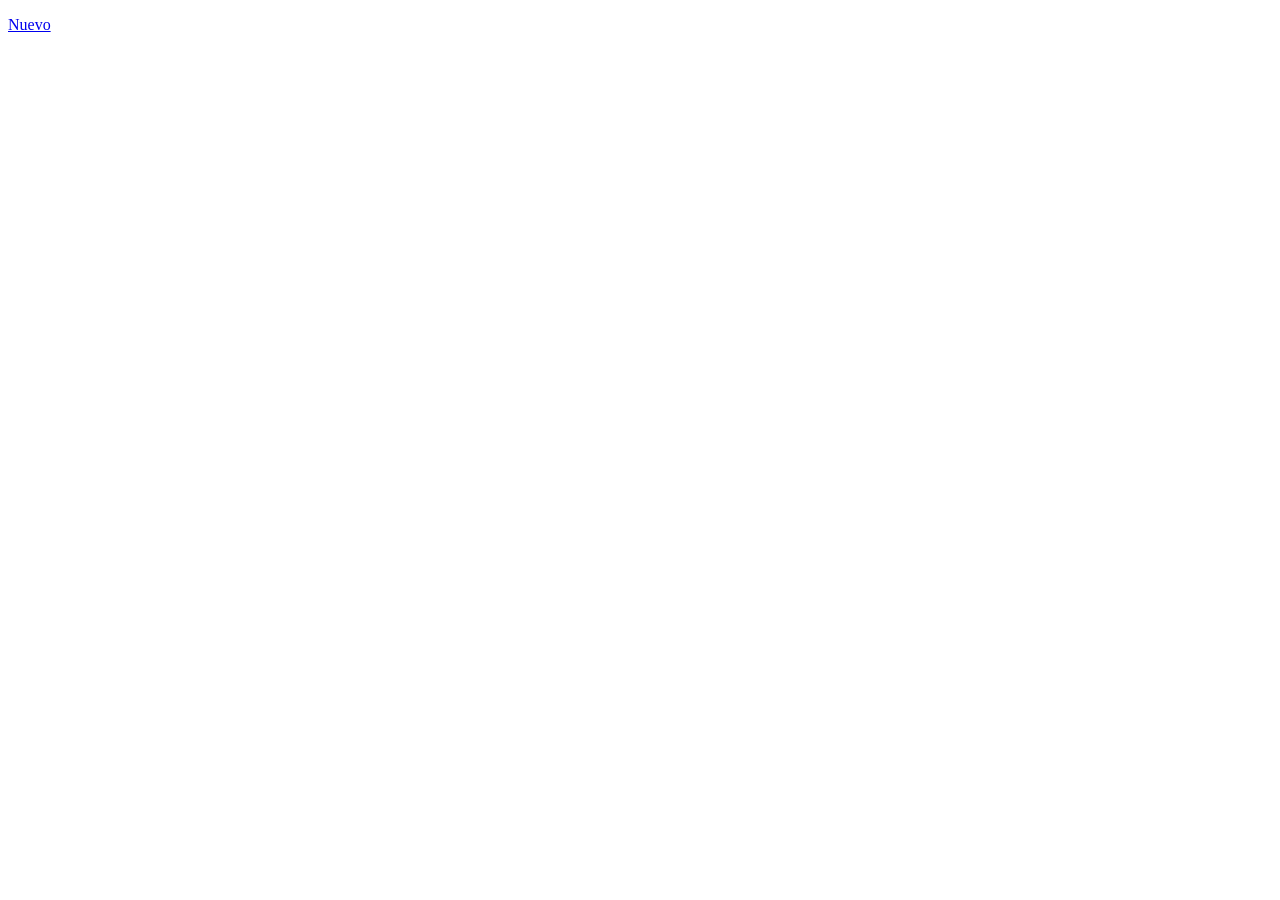
==== index.html @ 3d00a785 "Add files via upload" ====
<!DOCTYPE html>
<html lang="es">
<head>
	<meta charset="utf-8">
	<meta name="viewport" content="width=device-width, initial-scale=1">
	<link rel="stylesheet" type="text/css" href="estilos/estilos.css">
	<title>Catálogo de Videojuegos</title>
</head>
<body data-pagina="index">
    <div id="menu" class="menu-nav"></div>

    <div id="contenedor">
<p class="derecha"><a class="boton" href="nuevo.html">Nuevo</a></p>
<div id="lista" class="lista-juegos"></div>
    </div>
    <script src="js/app.js"></script>
</body>
</html>
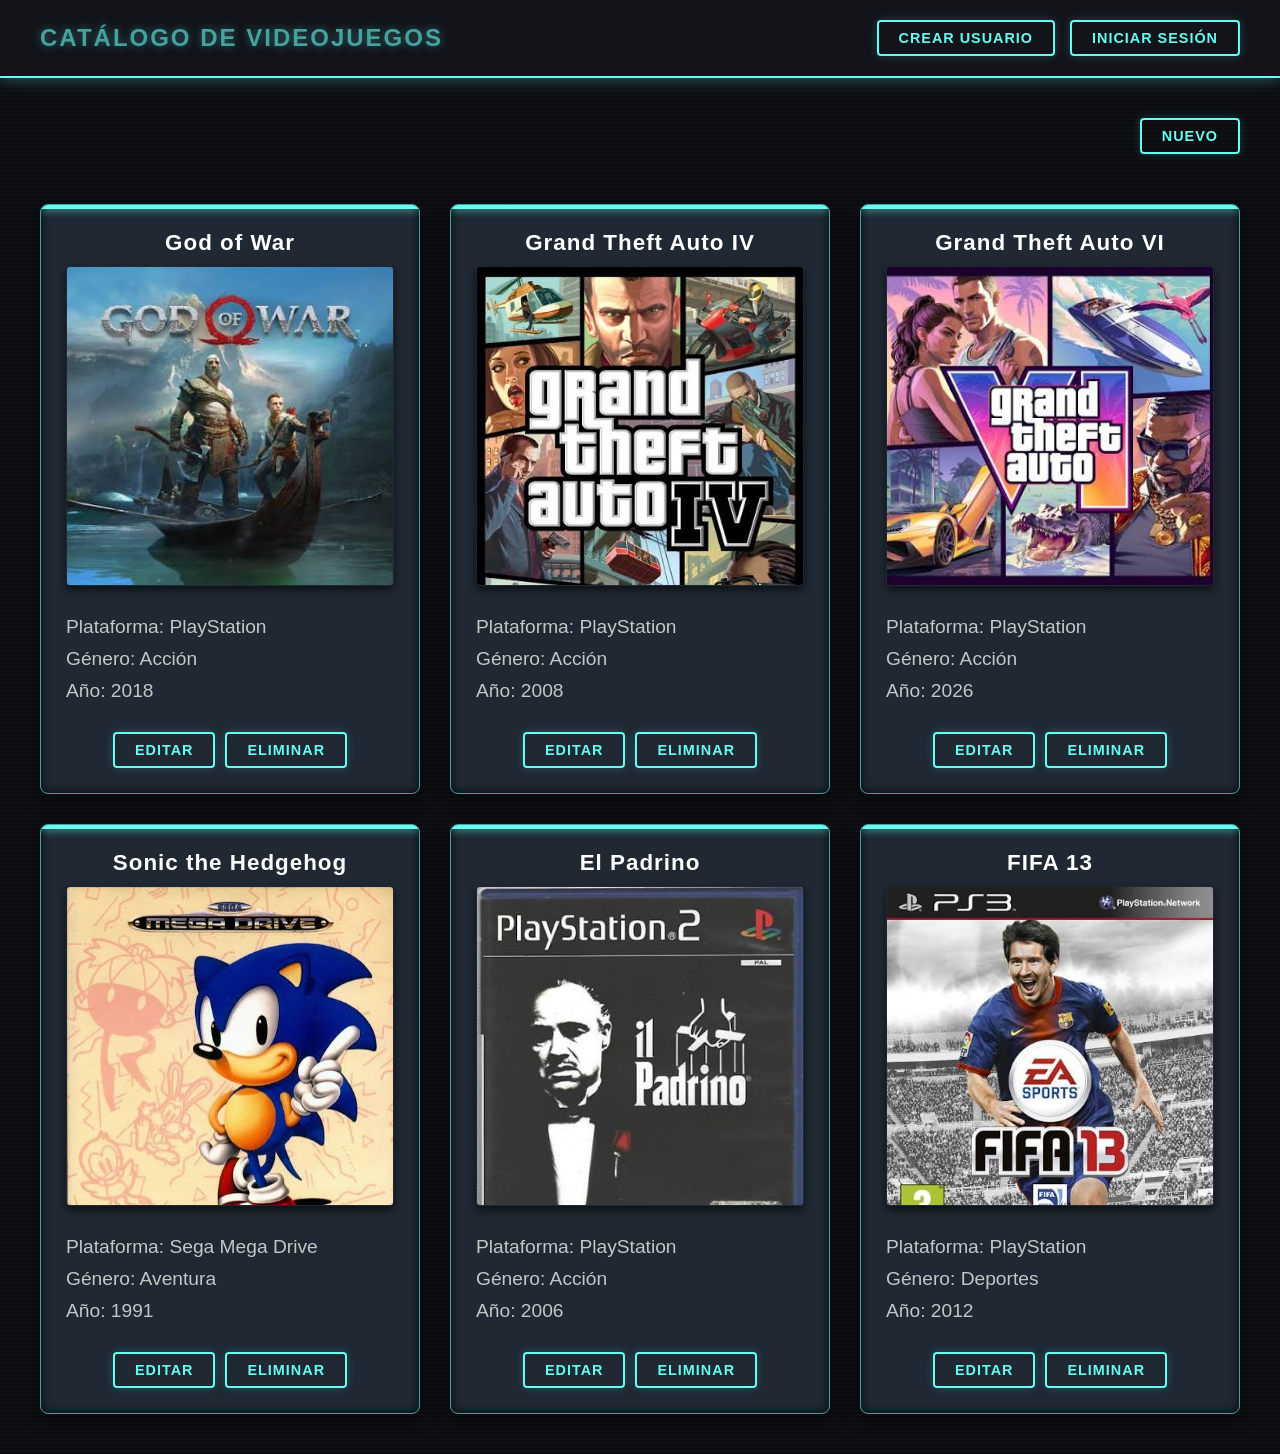
==== commit fe551bce: "Add files via upload" ====
--- a/index.html
+++ b/index.html
@@ -1,18 +1,25 @@
 <!DOCTYPE html>
+<!-- Página de inicio del catálogo de videojuegos -->
 <html lang="es">
 <head>
-	<meta charset="utf-8">
-	<meta name="viewport" content="width=device-width, initial-scale=1">
-	<link rel="stylesheet" type="text/css" href="estilos/estilos.css">
+	<meta charset="utf-8"> <!-- para que se vean bien las tildes y la ñ -->
+	<meta name="viewport" content="width=device-width, initial-scale=1"> <!-- necesario para que la web se adapte al móvil -->
+	<link rel="stylesheet" type="text/css" href="estilos/estilos.css"> <!-- aquí cargo mis estilos -->
 	<title>Catálogo de Videojuegos</title>
 </head>
+<!-- data-pagina le dice a app.js en qué página estoy para que arranque la parte correcta -->
 <body data-pagina="index">
+    <!-- El menú de arriba está vacío: lo rellena app.js con el título, hamburguesa y botones -->
     <div id="menu" class="menu-nav"></div>
 
+    <!-- Contenedor principal: aquí va el contenido de la página -->
     <div id="contenedor">
+<!-- Botón para ir a la página de añadir un videojuego nuevo -->
 <p class="derecha"><a class="boton" href="nuevo.html">Nuevo</a></p>
+<!-- Aquí app.js dibuja una tarjeta por cada videojuego -->
 <div id="lista" class="lista-juegos"></div>
     </div>
+    <!-- Cargo el JavaScript al final, cuando todo el HTML ya existe -->
     <script src="js/app.js"></script>
 </body>
 </html>
--- a/estilos/estilos.css
+++ b/estilos/estilos.css
@@ -0,0 +1,561 @@
+@import url('https://fonts.googleapis.com/css2?family=Orbitron:wght@500;700&family=Rajdhani:wght@500;700&display=swap');
+
+/* cargo las letras que utilizo en la página */
+
+/* quito los márgenes y espacios iniciales y ajusto el tamaño de los elementos */
+* {
+    margin: 0;
+    padding: 0;
+    box-sizing: border-box;
+}
+
+/* preparo el fondo, el color del texto y la letra general de la página */
+body {
+    background-color: #0b0c10;
+    background-image: 
+        linear-gradient(rgba(11, 12, 16, 0.85), rgba(11, 12, 16, 0.85)),
+        repeating-linear-gradient(0deg, transparent, transparent 2px, #1f2833 2px, #1f2833 4px);
+    color: #c5c6c7;
+    font-family: 'Rajdhani', sans-serif;
+    min-height: 100vh;
+}
+
+/* doy formato a la cabecera y al menú principal */
+#menu {
+    width: 100%;
+    background: #12141a;
+    border-bottom: 2px solid #66fcf1;
+    padding: 20px 40px;
+    box-shadow: 0 0 15px rgba(102, 252, 241, 0.4);
+    display: flex; 
+    justify-content: space-between; 
+    align-items: center; 
+}
+
+/* ajusto el título del menú y le doy el estilo de la página */
+#menu h2 {
+    font-family: 'Orbitron', sans-serif;
+    color: #45a29e;
+    text-transform: uppercase;
+    letter-spacing: 2px;
+    text-shadow: 0 0 8px rgba(69, 162, 158, 0.6);
+    margin: 0; 
+}
+
+/* coloco los enlaces del menú en una fila */
+.menu-enlaces {
+    display: flex;
+    gap: 15px; 
+    align-items: center;
+}
+
+/* doy formato al mensaje de bienvenida */
+.bienvenida-nav {
+    color: #66fcf1;
+    font-family: 'Orbitron', sans-serif;
+    font-size: 1.1rem;
+    letter-spacing: 1px;
+}
+
+/* centro el contenido y lo organizo en tres columnas */
+#contenedor {
+    width: 95%;
+    max-width: 1200px;
+    margin: 40px auto;
+    display: grid;
+    grid-template-columns: repeat(3, 1fr);
+    gap: 30px;
+    align-items: start;
+}
+
+/* hago que el título y el bloque de la derecha ocupen todo el ancho */
+#contenedor > h2, 
+#contenedor > .derecha {
+    grid-column: 1 / -1;
+}
+
+/* doy tamaño y color al título principal del contenido */
+#contenedor > h2 {
+    font-size: 2.5rem;
+    color: #66fcf1;
+    text-shadow: 0 0 10px rgba(102, 252, 241, 0.5), 0 0 20px rgba(102, 252, 241, 0.3);
+    margin-bottom: 20px;
+}
+
+/* alineo a la derecha el bloque que contiene el botón */
+.derecha {
+    text-align: right;
+    margin-bottom: 20px;
+}
+
+/* doy formato a las tarjetas donde aparece cada videojuego */
+.persona {
+    background: #1f2833;
+    border: 1px solid #45a29e;
+    border-radius: 8px;
+    padding: 25px;
+    width: 100%;
+    box-shadow: inset 0 0 10px rgba(0,0,0,0.8), 0 5px 15px rgba(0,0,0,0.5);
+    display: flex;
+    flex-direction: column;
+    align-items: flex-start;
+    transition: all 0.3s ease;
+    position: relative;
+    overflow: hidden;
+}
+
+/* añado una línea brillante en la parte superior de cada tarjeta */
+.persona::before {
+    content: '';
+    position: absolute;
+    top: 0; left: 0; width: 100%; height: 4px;
+    background: #66fcf1;
+    box-shadow: 0 0 10px #66fcf1;
+}
+
+/* levanto la tarjeta y aumento su brillo al pasar el ratón */
+.persona:hover {
+    transform: translateY(-5px);
+    border-color: #66fcf1;
+    box-shadow: 0 0 20px rgba(102, 252, 241, 0.4);
+}
+
+/* ajusto el tamaño y la separación de los textos de cada tarjeta */
+.persona p {
+    font-size: 1.2rem;
+    margin-bottom: 10px;
+    color: #c5c6c7;
+}
+
+/* resalto los datos principales de cada tarjeta */
+.persona p strong {
+    font-family: 'Orbitron', sans-serif;
+    color: #ffffff;
+    font-size: 1.4rem;
+    letter-spacing: 1px;
+}
+
+/* doy formato a los botones para que sigan el estilo de la página */
+.boton {
+    background: transparent;
+    border: 2px solid #66fcf1;
+    border-radius: 4px;
+    color: #66fcf1;
+    padding: 8px 20px;
+    text-decoration: none;
+    font-weight: 700;
+    font-family: 'Orbitron', sans-serif;
+    text-transform: uppercase;
+    font-size: 0.9rem;
+    letter-spacing: 1px;
+    transition: all 0.2s ease;
+    display: inline-block;
+    cursor: pointer;
+    box-shadow: inset 0 0 0 rgba(102, 252, 241, 0), 0 0 10px rgba(102, 252, 241, 0.2);
+}
+
+/* cambio el aspecto de los botones cuando paso el ratón */
+.boton:hover {
+    background: #66fcf1;
+    color: #0b0c10;
+    box-shadow: inset 0 0 10px rgba(255,255,255,0.5), 0 0 15px rgba(102, 252, 241, 0.6);
+}
+
+/* preparo el formulario para registrar o editar videojuegos */
+.registro {
+    grid-column: 1 / -1;
+    max-width: 500px;
+    width: 100%;
+    margin: 0 auto;
+    background: #12141a;
+    border: 1px solid #45a29e;
+    border-radius: 8px;
+    padding: 35px 30px;
+    box-shadow: 0 0 20px rgba(0,0,0,0.8);
+    position: relative;
+}
+
+/* coloco los campos del formulario uno debajo de otro */
+.registro form {
+    display: flex;
+    flex-direction: column;
+    gap: 15px;
+}
+
+/* centro el título del formulario */
+.registro h3 {
+    color: #66fcf1;
+    text-align: center;
+    margin-bottom: 20px;
+    font-family: 'Orbitron', sans-serif;
+}
+
+/* doy formato a los nombres de los campos */
+.registro label {
+    font-family: 'Orbitron', sans-serif;
+    font-size: 0.9rem;
+    color: #45a29e;
+    text-transform: uppercase;
+    letter-spacing: 1px;
+    margin-bottom: -5px;
+}
+
+/* ajusto los campos donde se introducen los datos */
+.registro input[type="text"],
+.registro input[type="password"],
+.registro input[type="email"],
+.registro input[type="number"],
+.registro select {
+    width: 100%;
+    padding: 12px;
+    border-radius: 4px;
+    border: 1px solid #1f2833;
+    background: #0b0c10;
+    color: #66fcf1;
+    font-family: 'Rajdhani', sans-serif;
+    font-size: 1.1rem;
+    font-weight: 500;
+    outline: none;
+    transition: all 0.3s ease;
+}
+
+/* resalto el campo cuando se selecciona para escribir */
+.registro input[type="text"]:focus,
+.registro input[type="password"]:focus,
+.registro input[type="email"]:focus,
+.registro input[type="number"]:focus,
+.registro select:focus {
+    border-color: #66fcf1;
+    box-shadow: 0 0 10px rgba(102, 252, 241, 0.3);
+}
+
+/* separo el botón de enviar del resto de campos */
+.registro input[type="submit"] {
+    margin-top: 20px;
+    align-self: flex-start;
+}
+
+/* ajusto el tamaño y la forma de las imágenes de los videojuegos */
+.imagen-juego {
+    width: 100%;
+    height: 320px;
+    object-fit: cover; 
+    object-position: top;
+    border-radius: 4px;
+    margin-bottom: 15px;
+    border: 1px solid #1f2833;
+    box-shadow: 0 4px 8px rgba(0,0,0,0.6);
+}
+
+/* doy formato al título de cada videojuego */
+.titulo-juego {
+    font-size: 1.5rem;
+    color: #ffffff;
+    width: 100%;
+    text-align: center;
+    margin-bottom: 10px;
+}
+
+/* separo y organizo la información de cada videojuego */
+.detalles-juego {
+    margin-top: 15px;
+    width: 100%;
+}
+
+/* coloco los botones de cada tarjeta en una misma fila */
+.acciones-juego {
+    display: flex;
+    gap: 10px;
+    margin-top: auto; 
+    width: 100%;
+    justify-content: center;
+    padding-top: 20px;
+}
+
+/* doy formato al campo para seleccionar una imagen o un archivo */
+.registro input[type="file"] {
+    width: 100%;
+    padding: 10px;
+    border-radius: 4px;
+    border: 1px dashed #45a29e;
+    background: #0b0c10;
+    color: #c5c6c7;
+    font-family: 'Rajdhani', sans-serif;
+    font-size: 1rem;
+    outline: none;
+    transition: all 0.3s ease;
+    cursor: pointer;
+}
+
+/* cambio el aspecto del campo de archivo cuando paso el ratón */
+.registro input[type="file"]:hover {
+    border-color: #66fcf1;
+    background: rgba(102, 252, 241, 0.05);
+}
+
+/* doy estilo al botón que permite elegir el archivo */
+.registro input[type="file"]::file-selector-button {
+    background: transparent;
+    border: 1px solid #66fcf1;
+    border-radius: 4px;
+    color: #66fcf1;
+    padding: 8px 15px;
+    margin-right: 15px;
+    font-family: 'Orbitron', sans-serif;
+    font-size: 0.8rem;
+    text-transform: uppercase;
+    cursor: pointer;
+    transition: all 0.3s ease;
+}
+
+/* cambio el aspecto del botón para elegir archivo al pasar el ratón */
+.registro input[type="file"]::file-selector-button:hover {
+    background: #66fcf1;
+    color: #0b0c10;
+    box-shadow: 0 0 10px rgba(102, 252, 241, 0.5);
+}
+
+/* hago que las tarjetas de juegos se coloquen directamente en la cuadrícula */
+.lista-juegos {
+    display: contents;
+}
+
+/* doy formato a los mensajes que aparecen cuando hay un error */
+.mensaje {
+    color: #ff6b6b;
+    font-size: 1.1rem;
+    text-align: center;
+    margin-top: 10px;
+}
+
+/* evito que las imágenes se salgan del espacio disponible */
+img { max-width: 100%; }
+
+/* oculto el botón del menú móvil cuando se ve la página en ordenador */
+.hamburguesa {
+    display: none;
+    width: 46px;
+    height: 46px;
+    padding: 0;
+    background: transparent;
+    border: 2px solid #66fcf1;
+    border-radius: 4px;
+    cursor: pointer;
+    position: relative;
+    flex-shrink: 0;
+    box-shadow: 0 0 10px rgba(102, 252, 241, 0.3);
+    transition: all 0.2s ease;
+}
+
+/* preparo las tres líneas que forman el botón del menú */
+.hamburguesa span {
+    position: absolute;
+    left: 10px;
+    width: 22px;
+    height: 2px;
+    background: #66fcf1;
+    box-shadow: 0 0 6px #66fcf1;
+    transition: transform 0.3s ease, opacity 0.2s ease, top 0.3s ease;
+}
+
+/* coloco cada línea a una altura diferente */
+.hamburguesa span:nth-child(1) { top: 12px; }
+.hamburguesa span:nth-child(2) { top: 20px; }
+.hamburguesa span:nth-child(3) { top: 28px; }
+
+/* hago que el botón brille cuando se pasa el ratón o se selecciona */
+.hamburguesa:hover,
+.hamburguesa:focus-visible {
+    background: rgba(102, 252, 241, 0.12);
+    box-shadow: 0 0 15px rgba(102, 252, 241, 0.6);
+    outline: none;
+}
+
+/* convierto las tres líneas en una x cuando el menú está abierto */
+#menu.abierto .hamburguesa span:nth-child(1) { top: 20px; transform: rotate(45deg); }
+#menu.abierto .hamburguesa span:nth-child(2) { opacity: 0; }
+#menu.abierto .hamburguesa span:nth-child(3) { top: 20px; transform: rotate(-45deg); }
+
+/* adapto la distribución de la página para pantallas de tablet */
+@media (max-width: 1024px) {
+    /* paso las tarjetas de tres columnas a dos */
+    #contenedor {
+        grid-template-columns: repeat(2, 1fr);
+        gap: 24px;
+    }
+
+    /* reduzco el espacio interior del menú */
+    #menu {
+        padding: 18px 28px;
+    }
+
+    /* reduzco un poco la altura de las imágenes */
+    .imagen-juego {
+        height: 280px;
+    }
+}
+
+/* preparo el menú desplegable para tablet y móvil */
+@media (max-width: 1024px) {
+    /* dejo el menú arriba mientras se desplaza la página */
+    #menu {
+        position: sticky;
+        top: 0;
+        z-index: 1000;
+        padding: 12px 22px;
+        gap: 12px;
+    }
+
+    /* ajusto el tamaño del título según el ancho de la pantalla */
+    #menu h2 {
+        font-size: clamp(0.95rem, 3.2vw, 1.4rem);
+        letter-spacing: 1px;
+        line-height: 1.2;
+    }
+
+    /* muestro el botón para abrir el menú */
+    .hamburguesa {
+        display: block;
+    }
+
+    /* preparo los enlaces como un panel que se despliega debajo de la cabecera */
+    .menu-enlaces {
+        position: absolute;
+        top: 100%;
+        left: 0;
+        right: 0;
+        flex-direction: column;
+        align-items: stretch;
+        gap: 12px;
+        background: rgba(18, 20, 26, 0.98);
+        border-bottom: 2px solid #66fcf1;
+        box-shadow: 0 12px 25px rgba(102, 252, 241, 0.25);
+        max-height: 0;
+        padding: 0 22px;
+        overflow: hidden;
+        opacity: 0;
+        visibility: hidden;
+        transition: max-height 0.35s ease, padding 0.35s ease, opacity 0.25s ease, visibility 0.35s;
+    }
+
+    /* muestro el panel de enlaces cuando se abre el menú */
+    #menu.abierto .menu-enlaces {
+        max-height: 320px;
+        padding: 20px 22px;
+        opacity: 1;
+        visibility: visible;
+    }
+
+    /* centro los botones y facilito que se puedan pulsar */
+    .menu-enlaces .boton {
+        text-align: center;
+        padding: 12px 20px;
+        font-size: 0.95rem;
+    }
+
+    /* centro el mensaje de bienvenida dentro del menú */
+    .bienvenida-nav {
+        text-align: center;
+        font-size: 1rem;
+        padding-bottom: 4px;
+        border-bottom: 1px dashed rgba(102, 252, 241, 0.3);
+    }
+}
+
+/* ajusto los espacios para móviles y tablets pequeñas */
+@media (max-width: 768px) {
+    /* reduzco los márgenes laterales de la cabecera */
+    #menu {
+        padding: 12px 18px;
+    }
+
+    /* adapto el tamaño del título */
+    #menu h2 {
+        font-size: clamp(0.95rem, 4.6vw, 1.3rem);
+    }
+
+    /* acerco el contenido a la parte superior */
+    #contenedor {
+        margin: 24px auto;
+    }
+
+    /* centro el botón de añadir un videojuego */
+    .derecha {
+        text-align: center;
+    }
+
+    /* hago que el botón ocupe todo el ancho disponible */
+    .derecha .boton {
+        display: block;
+        text-align: center;
+        padding: 12px 20px;
+    }
+
+    /* reduzco el espacio interior del formulario */
+    .registro {
+        padding: 28px 20px;
+    }
+}
+
+/* adapto la página a móviles con una sola columna */
+@media (max-width: 600px) {
+    /* dejo una tarjeta en cada fila */
+    #contenedor {
+        grid-template-columns: 1fr;
+        gap: 22px;
+    }
+
+    /* ajusto la altura de las imágenes al ancho del móvil */
+    .imagen-juego {
+        height: min(360px, 90vw);
+    }
+
+    /* reduzco el espacio interior de las tarjetas */
+    .persona {
+        padding: 20px;
+    }
+
+    /* reduzco el tamaño del título de cada videojuego */
+    .titulo-juego {
+        font-size: 1.3rem;
+    }
+
+    /* ajusto el tamaño de los textos de las tarjetas */
+    .persona p {
+        font-size: 1.1rem;
+    }
+
+    /* permito que los botones pasen a otra línea si no caben */
+    .acciones-juego {
+        flex-wrap: wrap;
+    }
+
+    /* reparto el espacio entre los botones de cada tarjeta */
+    .acciones-juego .boton {
+        flex: 1 1 120px;
+        text-align: center;
+        padding: 12px 14px;
+    }
+
+    /* coloco el botón para elegir archivo encima del nombre */
+    .registro input[type="file"]::file-selector-button {
+        display: block;
+        margin: 0 0 10px 0;
+    }
+}
+
+/* quito el movimiento de las tarjetas en dispositivos que se manejan con el dedo */
+@media (hover: none) {
+    .persona:hover {
+        transform: none;
+    }
+}
+
+/* desactivo las transiciones si está activada la opción de reducir movimiento */
+@media (prefers-reduced-motion: reduce) {
+    .menu-enlaces,
+    .hamburguesa span,
+    .persona {
+        transition: none;
+    }
+}
